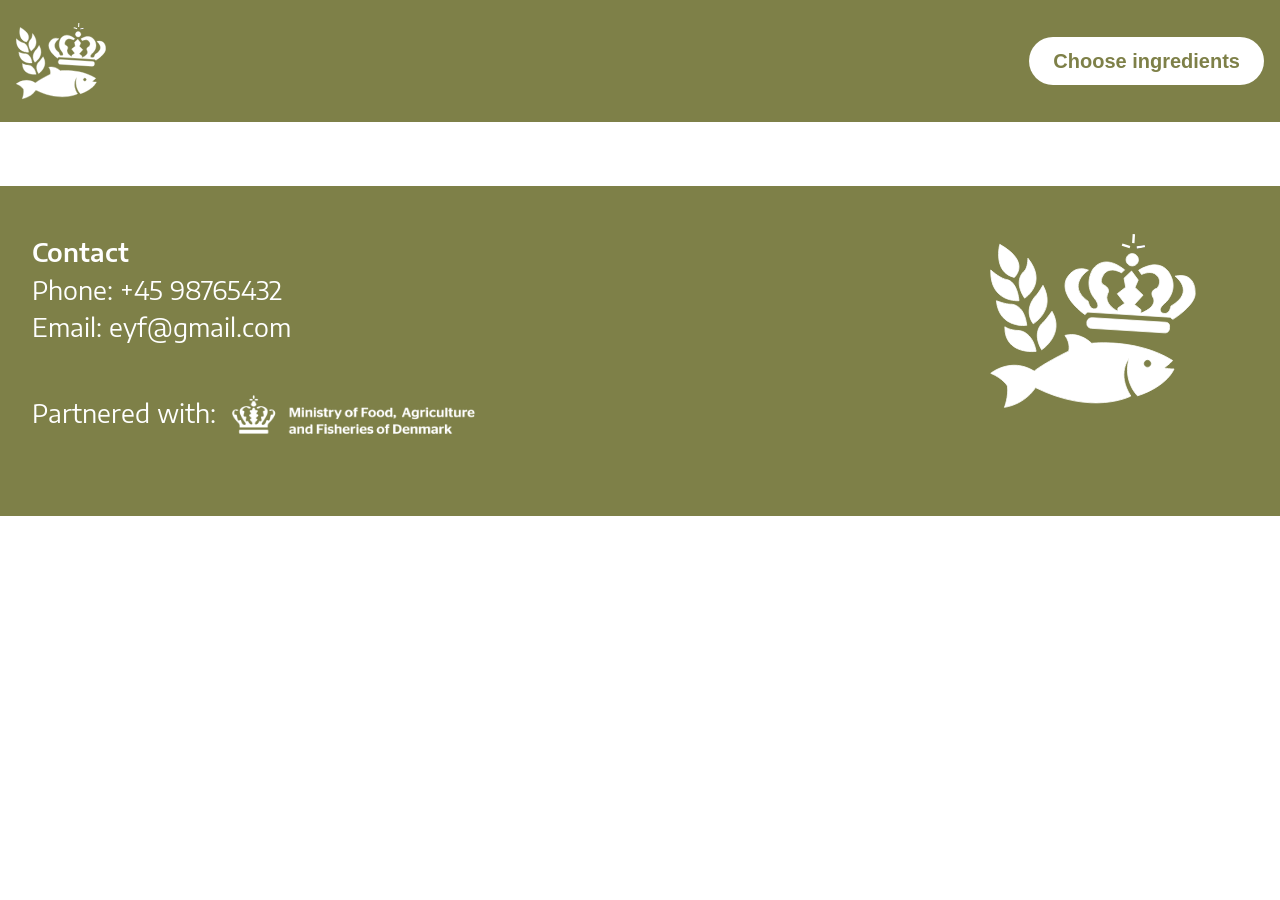
==== index.html @ 039cf266 "ændre header/footer og andre småting, så det passer til custom css" ====
<!doctype html>
<html lang="en">
  <head>
    <meta charset="UTF-8" />
    <meta name="viewport" content="width=device-width, initial-scale=1.0" />
    <meta name="robots" content="noindex" />
    <link rel="stylesheet" href="css/custom.css" />
    <link rel="stylesheet" href="css/general.css" />
    <title>Front page</title>
  </head>
  <body>
    <header>
      <a href="index.html">
        <div class="header-logo">
          <svg width="258" height="218" viewBox="0 0 258 218" fill="none" xmlns="http://www.w3.org/2000/svg">
            <path
              d="M127.207 118.168L218.369 123.816C218.369 123.816 223.887 124.581 224.651 119.079C225.416 113.555 224.507 110.887 219.567 110.576L128.033 104.908C127.765 104.908 124.561 104.722 122.598 107.267C121.11 109.19 121.317 111.342 121.379 111.797C121.337 112.273 121.193 114.114 122.453 115.81C124.148 118.106 126.917 118.148 127.227 118.148L127.207 118.168Z"
              fill="white"
              stroke="white"
              stroke-miterlimit="10"
            />
            <path
              d="M142.521 63.8027C152.069 68.6226 147.171 75.0147 147.171 75.0147C141.942 88.1713 159.985 96.7355 159.985 96.7355L160.233 92.805L168.727 86.8267L159.489 74.8699L169.987 66.6781L167.9 55.3833L177.283 46.4261L185.632 57.6381L181.582 66.9263L191.667 76.6076L180.962 88.254L189.022 94.7909L188.732 99.4247C211.466 90.1365 204.253 79.7106 204.253 79.7106C199.045 70.0914 209.399 67.94 209.399 67.94C216.736 58.176 208.986 52.1149 208.986 52.1149C202.972 44.2954 189.807 50.6875 189.807 50.6875L186.19 45.3504C216.095 27.4567 225.767 51.1426 225.767 51.1426C236.184 70.4637 220.394 85.3579 220.394 85.3579C206.961 95.908 216.509 99.3006 216.509 99.3006C225.168 101.928 226.532 90.3847 226.532 90.3847C258.525 71.767 231.699 52.8182 231.699 52.8182C258.297 47.026 256.892 73.4426 256.892 73.4426C258.297 88.3988 230.5 105.982 229.529 106.603C228.557 107.223 225.685 104.265 225.685 104.265L122.164 97.8525C122.164 97.8525 120.097 100.273 118.899 100.893C118.899 100.893 87.7123 79.6692 95.0904 57.8036C95.0904 57.8036 103.089 37.3862 123.259 45.3711C123.259 45.3711 94.3671 64.0302 122.991 84.4064C122.991 84.4064 124.768 95.908 132.353 93.5911C132.353 93.5911 140.144 91.5225 129.976 79.5037C129.976 79.5037 117.617 65.2507 128.406 44.7712C128.406 44.7712 141.136 22.7815 168.561 44.9367L164.841 48.6602C164.841 48.6602 151.429 40.3857 143.699 48.9705C143.699 48.9705 134.668 59.7895 142.542 63.782L142.521 63.8027Z"
              fill="white"
              stroke="white"
              stroke-miterlimit="10"
            />
            <path
              d="M178.151 39.9727C182.397 39.9727 185.839 36.5274 185.839 32.2774C185.839 28.0274 182.397 24.582 178.151 24.582C173.905 24.582 170.463 28.0274 170.463 32.2774C170.463 36.5274 173.905 39.9727 178.151 39.9727Z"
              fill="white"
              stroke="white"
              stroke-miterlimit="10"
            />
            <path d="M175.278 16.4528C171.992 15.4392 168.727 14.4256 165.441 13.4326L175.278 16.4528Z" fill="white" />
            <path d="M175.278 16.4528C171.992 15.4392 168.727 14.4256 165.441 13.4326" stroke="white" stroke-width="3" stroke-miterlimit="10" />
            <path d="M183.648 16.9695C187.12 16.3696 190.592 15.7903 194.044 15.1904L183.648 16.9695Z" fill="black" />
            <path d="M183.648 16.9695C187.12 16.3696 190.592 15.7903 194.044 15.1904" stroke="black" stroke-width="3" stroke-miterlimit="10" />
            <path d="M183.648 16.9695C187.12 16.3696 190.592 15.7903 194.044 15.1904L183.648 16.9695Z" fill="black" />
            <path d="M183.648 16.9695C187.12 16.3696 190.592 15.7903 194.044 15.1904" stroke="white" stroke-width="3" stroke-miterlimit="10" />
            <path d="M183.648 16.9695C187.12 16.3696 190.592 15.7903 194.044 15.1904L183.648 16.9695Z" fill="white" />
            <path d="M179.453 11.426C179.68 7.64038 179.928 3.87546 180.155 0.0898438L179.453 11.426Z" fill="white" />
            <path d="M179.453 11.426C179.68 7.64038 179.928 3.87546 180.155 0.0898438" stroke="white" stroke-width="3" stroke-miterlimit="10" />
            <path d="M30.3615 54.3927C30.3615 54.3927 52.1651 35.5267 12.2366 12.9785C12.2366 12.9785 3.18451 47.7937 30.3615 54.4134V54.3927Z" fill="white" stroke="white" stroke-miterlimit="10" />
            <path d="M43.3405 80.3947C43.3405 80.3947 72.7289 62.0045 47.4946 30.375C47.4946 30.375 47.4946 42.642 42.8445 46.5518C42.8445 46.5518 28.3983 57.5776 43.3405 80.3741V80.3947Z" fill="white" stroke="white" stroke-miterlimit="10" />
            <path
              d="M36.293 83.5794C36.293 83.5794 -0.246136 86.5169 0.973213 45.082C0.973213 45.082 10.4387 53.9358 18.6228 56.5423C19.3668 56.7698 20.0901 56.956 20.8135 57.0801C29.3902 58.5489 34.8876 69.0989 36.3137 83.5587L36.293 83.5794Z"
              fill="white"
              stroke="white"
              stroke-miterlimit="10"
            />
            <path d="M46.027 114.466C46.027 114.466 11.3893 118.934 8.06189 83.6221C8.06189 83.6221 20.0694 88.2351 25.9388 87.9869C25.9388 87.9869 42.8443 86.7664 46.027 114.466Z" fill="white" stroke="white" stroke-miterlimit="10" />
            <path d="M54.1079 112.5C54.1079 112.5 83.1037 95.5369 66.3634 64.3418C66.3634 64.3418 60.122 74.9746 57.7247 76.9398C57.7247 76.9398 40.8811 93.3648 54.1079 112.479V112.5Z" fill="white" stroke="white" stroke-miterlimit="10" />
            <path d="M64.7306 145.102C64.7306 145.102 94.2844 125.739 77.6268 96.7988C77.6268 96.7988 68.74 109.293 64.7306 112.479C64.7306 112.479 52.3925 124.001 64.7306 145.081V145.102Z" fill="white" stroke="white" stroke-miterlimit="10" />
            <path d="M57.7246 147.065C57.7246 147.065 17.9614 151.968 18.6228 116.181C18.6228 116.181 24.1822 120.835 36.5823 120.959C36.5823 120.959 53.3846 122.056 57.7453 147.065H57.7246Z" fill="white" stroke="white" stroke-miterlimit="10" />
            <path
              d="M56.9186 192.452C56.9186 192.452 45.5104 212.58 18.0647 217.214C18.0647 217.214 23.5001 203.892 21.8674 190.549C21.8674 190.549 16.9694 181.302 0.952515 174.497C0.952515 174.497 25.9595 153.831 55.3065 171.787C55.3065 171.787 66.1773 162.54 98.5211 146.756C98.5211 146.756 101.518 137.24 93.8917 127.166C93.8917 127.166 110.198 121.188 127.31 136.951C127.31 136.951 183.69 130.414 228.681 158.444C228.681 158.444 225.003 163.347 217.955 167.422C217.955 167.422 223.391 169.325 230.459 169.056C230.459 169.056 222.853 190.28 184.806 202.775C184.806 202.775 166.061 184.819 174.203 155.713C174.203 155.713 158.166 174.745 176.373 203.044C176.373 203.044 129.087 228.074 56.9392 192.432L56.9186 192.452Z"
              fill="white"
              stroke="white"
              stroke-miterlimit="10"
            />
            <path
              d="M197.288 166.449C199.537 166.449 201.36 164.625 201.36 162.374C201.36 160.123 199.537 158.299 197.288 158.299C195.04 158.299 193.217 160.123 193.217 162.374C193.217 164.625 195.04 166.449 197.288 166.449Z"
              fill="#7E8048"
              stroke="#7E8048"
              stroke-miterlimit="10"
            />
          </svg>
        </div>
      </a>
      <a href="empty-fridge.html" class="cta cta-white">Choose ingredients</a>
    </header>
    <main></main>
    <footer>
      <section>
        <p class="p-bold">Contact</p>
        <p>Phone: +45 98765432</p>
        <p>Email: eyf@gmail.com</p>
        <div>
          <p>Partnered with:</p>
          <img src="img/Ministeriet.svg" alt="Ministeriet logo" class="partner-logo" />
        </div>
      </section>
      <a href="index.html">
        <img src="img/Opskrift-logo.svg" alt="Our logo" class="footer-logo" />
      </a>
    </footer>
  </body>
</html>
---- css/custom.css ----
@import url("https://fonts.googleapis.com/css2?family=Itim&display=swap");
@import url("https://fonts.googleapis.com/css2?family=Encode+Sans+Semi+Expanded:wght@100;200;300;400;500;600;700;800;900&display=swap");
@font-face {
  font-family: "hiragino-kaku-gothic-std";
  src: url(../fonts/Hiragino\ Kaku\ Gothic\ Std\ W8.woff2);
}
:root {
  /* colors */
  --color-header: rgb(126, 128, 72);
  --color-footer: rgb(126, 128, 72);
  --color-secondary-background: rgb(215, 205, 194);
  --color-cta-green: rgb(126, 128, 72);
  --color-cta-brown: rgb(159, 99, 70);
  --color-cta-white: rgb(255, 255, 255);
  --color-cta-green-hover: rgb(210, 216, 48);
  --color-cta-brown-hover: rgb(210, 163, 140);
  --color-cta-white-hover: rgb(215, 205, 194);
  --text-black: rgb(42, 42, 42);
  --text-white: rgb(255, 255, 255);
  --text-green: rgb(126, 128, 72);

  /* textsizes */
  --hero-size: clamp(50px, 2vw, 128px);
  --h1-size: clamp(34px, 5vw, 60px);
  --h2-size: clamp(30px, 5vw, 53px);
  --h3-size: clamp(24px, 2vw, 40px);
  --p-size: clamp(20px, 2vw, 25px);
  --p-small-size: clamp(16px, 2vw, 22px);
  --cta-text-size: clamp(16px, 2vw, 20px);

  /* textstyles */
  --font-family-hiragino: "hiragino-kaku-gothic-std", sans-serif;
  --font-family-itim: "Itim", cursive;
  --font-family-encode: "Encode Sans Semi Expanded", sans-serif;
  --font-weight-light: 400;
  --font-weight-normal: 500;
  --font-weight-medium: 600;
  --font-weight-bold: 800;
  --font-weight-thick: 1000;

  /* cta sizes */
  --padding-cta-small: 0.8rem 1.5rem;
  --padding-cta-large: 1rem 3.5rem;

  /* borderradius */
  --border-cta-green: 60px 80px 5px 150px;
  --border-cta-brown: 80px 80px 50px 50px;
  --border-cta-white: 40px;

  /* dropshadows */
  --shadow-cta-green: -4px 5px 10px 0 rgb(217, 223, 58, 0.68);
  --shadow-card: 0 0 7px 4px rgb(215, 205, 194, 0.59);
  --shadow-card-hover: 0 0 14px 10px rgb(215, 205, 194, 0.59);
}
---- css/general.css ----
/* reset */
* {
  margin: 0;
  padding: 0;
}

main {
  padding: 2rem 1rem;
}

a {
  text-decoration: none;
}

img {
  max-width: 100%;
}

/* textstyles */
h1 {
  font-family: var(--font-family-hiragino);
  font-size: var(--h1-size);
  font-weight: var(--font-weight-thick);
  color: var(--text-green);
}

h2 {
  font-family: var(--font-family-itim);
  font-size: var(--h2-size);
  font-weight: var(--font-weight-light);
  color: var(--text-black);
}

h3 {
  font-family: var(--font-family-encode);
  font-size: var(--h3-size);
  font-weight: var(--font-weight-normal);
  color: var(--text-black);
}

p {
  font-family: var(--font-family-encode);
  font-size: var(--p-size);
  font-weight: var(--font-weight-light);
  color: var(--text-black);
  line-height: 150%;
}

.p-small {
  font-size: var(--p-small-size);
}

.p-bold {
  font-weight: var(--font-weight-medium);
}

/* cta'er */
.cta {
  font-family: var(--font-family-hiragino);
  font-weight: var(--font-weight-bold);
  font-size: var(--cta-text-size);
  justify-content: center;
  transition: 0.4s allow-discrete;
}

.cta-white {
  background-color: var(--color-cta-white);
  color: var(--text-green);
  border-radius: var(--border-cta-white);
  padding: var(--padding-cta-small);
}

.cta-white:hover {
  background-color: var(--color-cta-white-hover);
}

.cta-green {
  background-color: var(--color-cta-green);
  color: var(--text-white);
  border-radius: var(--border-cta-green);
  padding: var(--padding-cta-small);
  display: flex;
  max-width: 190px;
}

.cta-green:hover {
  background-color: var(--color-cta-green-hover);
}

.cta-brown {
  background-color: var(--color-cta-brown);
  color: var(--text-white);
  border-radius: var(--border-cta-brown);
  padding: var(--padding-cta-large);
  display: flex;
  max-width: 210px;
}

.cta-brown:hover {
  background-color: var(--color-cta-brown-hover);
}

/* header */
header {
  display: flex;
  justify-content: space-between;
  padding: 1rem;
  background-color: var(--color-header);
  max-height: 90px;
}

.header-logo svg {
  max-height: 90px;
  max-width: 90px;
}

.header-logo svg:hover path {
  fill: var(--color-cta-white-hover);
}

header .cta {
  align-self: center;
}

/* Footer */
footer {
  background-color: var(--color-footer);
  padding: 2rem 1rem;
}

footer p {
  color: var(--text-white);
}

footer section {
  margin-bottom: 4rem;
}

footer div {
  margin-top: 3rem;
}

@media screen and (min-width: 800px) {
  footer {
    display: flex;
    justify-content: space-between;
    padding: 3rem 2rem;
  }
  .footer-logo {
    max-width: 80%;
  }

  footer section {
    margin-bottom: 2rem;
  }

  footer div {
    display: flex;
    gap: 1rem;
  }
}
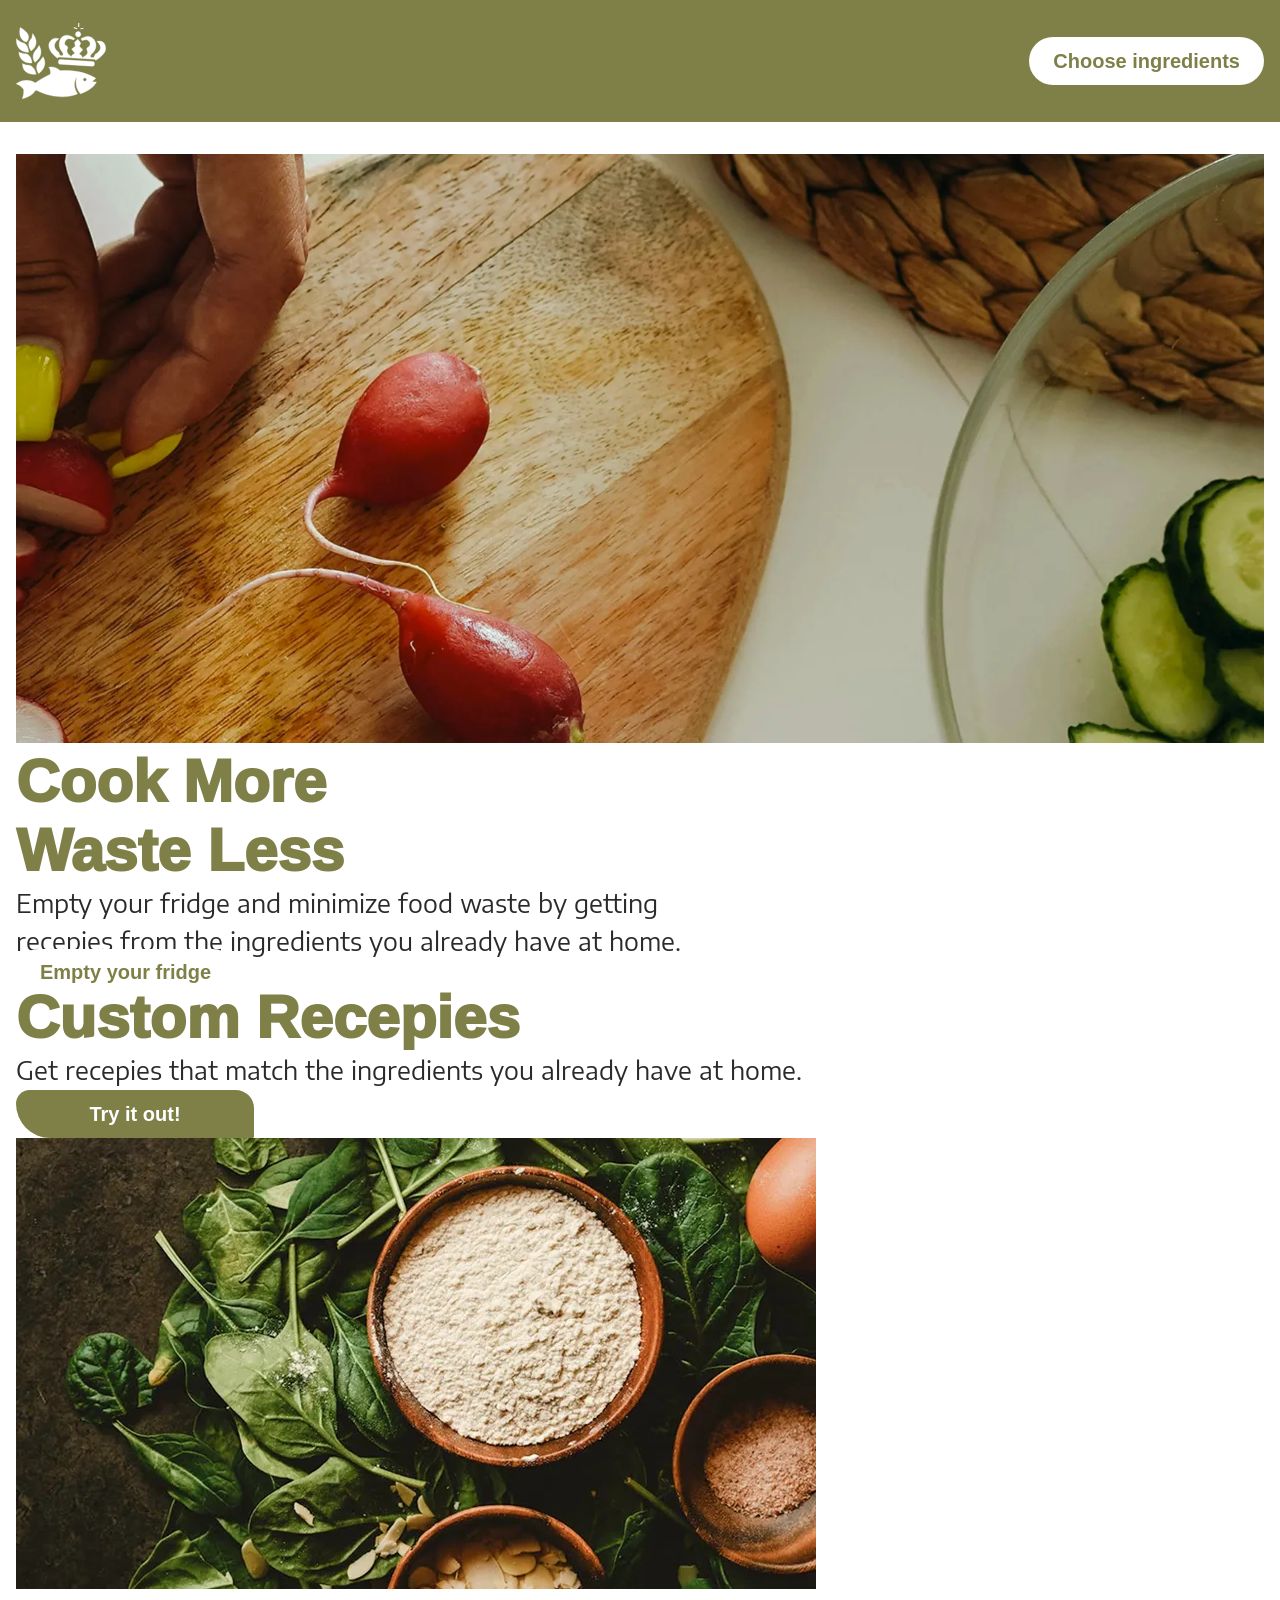
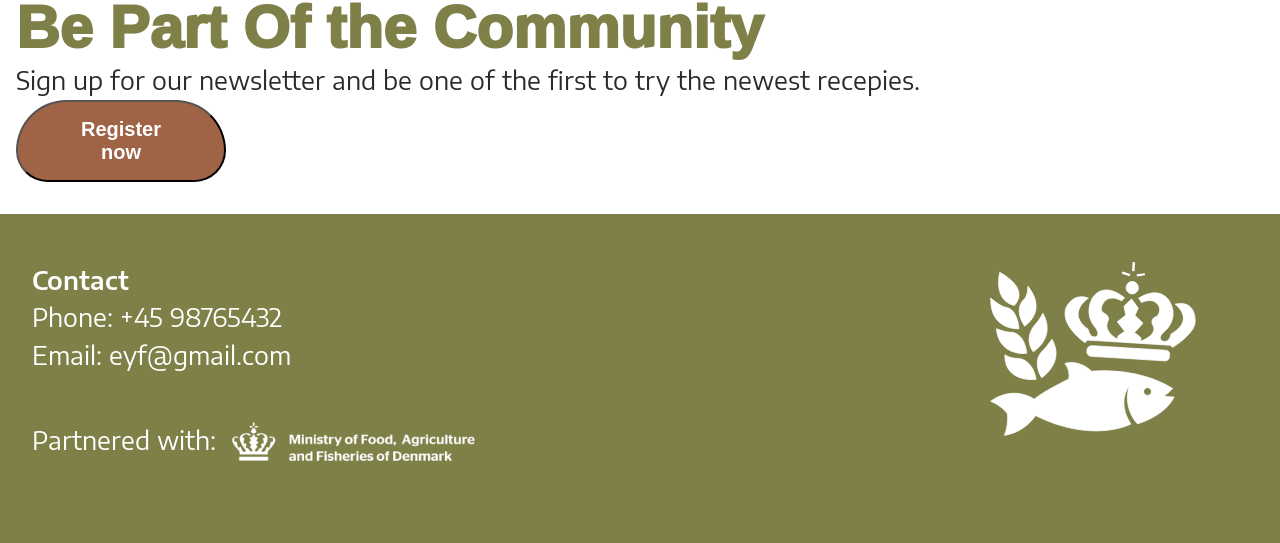
==== commit a20ef958: "add index html" ====
--- a/index.html
+++ b/index.html
@@ -6,6 +6,7 @@
     <meta name="robots" content="noindex" />
     <link rel="stylesheet" href="css/custom.css" />
     <link rel="stylesheet" href="css/general.css" />
+    <link rel="stylesheet" href="css/Index.css" />
     <title>Front page</title>
   </head>
   <body>
@@ -69,7 +70,42 @@
       </a>
       <a href="empty-fridge.html" class="cta cta-white">Choose ingredients</a>
     </header>
-    <main></main>
+    <main>
+      <!-- hero sektion -->
+      <section class="hero_section">
+        <img src="img/hero_image.webp" alt="madlavning" />
+        <div class="hero_section-text">
+          <h1 class="hero-text">
+            Cook More <br />
+            Waste Less
+          </h1>
+          <p>
+            Empty your fridge and minimize food waste by getting <br />
+            recepies from the ingredients you already have at home.
+          </p>
+          <div class="cta-hero">
+            <a class="cta cta-white" href="empty-fridge.html">Empty your fridge</a>
+          </div>
+        </div>
+      </section>
+
+      <!-- sektion 1 -custom recepies -->
+      <section class="card custom_section">
+        <div class="custom_text">
+          <h1>Custom Recepies</h1>
+          <p>Get recepies that match the ingredients you already have at home.</p>
+          <a class="cta cta-green" href="empty-fridge.html">Try it out!</a>
+        </div>
+        <img src="img/forside_image_result.webp" alt="krydderier" />
+      </section>
+
+      <!-- sektion 2 -community -->
+      <section class="card community_section">
+        <h1>Be Part Of the Community</h1>
+        <p>Sign up for our newsletter and be one of the first to try the newest recepies.</p>
+        <button class="cta cta-brown"><span>Register now</span></button>
+      </section>
+    </main>
     <footer>
       <section>
         <p class="p-bold">Contact</p>
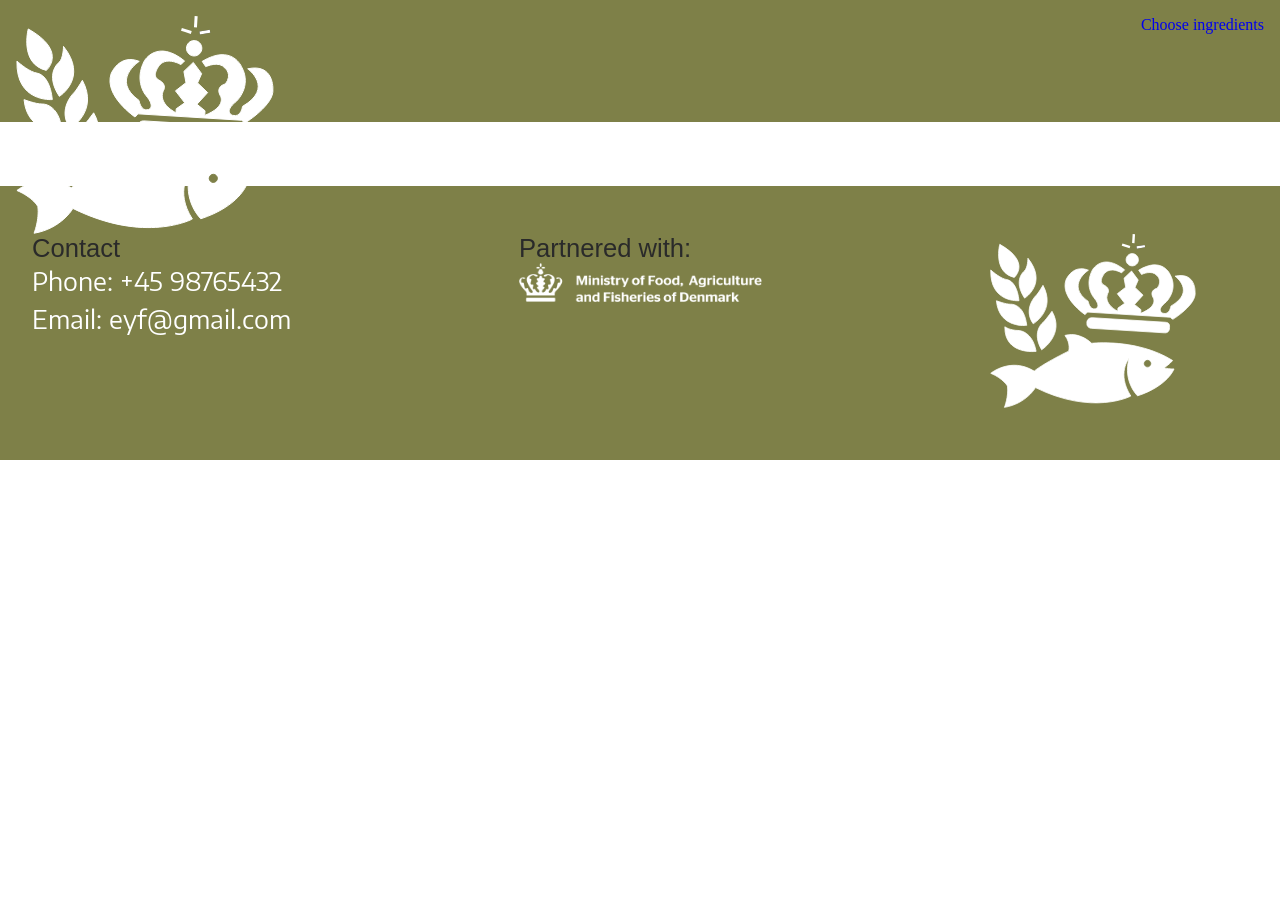
==== commit bb241999: "Implement recipe display and navigation features - Update CSS for improved layout and styling of rec" ====
--- a/index.html
+++ b/index.html
@@ -6,115 +6,25 @@
     <meta name="robots" content="noindex" />
     <link rel="stylesheet" href="css/custom.css" />
     <link rel="stylesheet" href="css/general.css" />
-    <link rel="stylesheet" href="css/Index.css" />
     <title>Front page</title>
   </head>
   <body>
     <header>
       <a href="index.html">
-        <div class="header-logo">
-          <svg width="258" height="218" viewBox="0 0 258 218" fill="none" xmlns="http://www.w3.org/2000/svg">
-            <path
-              d="M127.207 118.168L218.369 123.816C218.369 123.816 223.887 124.581 224.651 119.079C225.416 113.555 224.507 110.887 219.567 110.576L128.033 104.908C127.765 104.908 124.561 104.722 122.598 107.267C121.11 109.19 121.317 111.342 121.379 111.797C121.337 112.273 121.193 114.114 122.453 115.81C124.148 118.106 126.917 118.148 127.227 118.148L127.207 118.168Z"
-              fill="white"
-              stroke="white"
-              stroke-miterlimit="10"
-            />
-            <path
-              d="M142.521 63.8027C152.069 68.6226 147.171 75.0147 147.171 75.0147C141.942 88.1713 159.985 96.7355 159.985 96.7355L160.233 92.805L168.727 86.8267L159.489 74.8699L169.987 66.6781L167.9 55.3833L177.283 46.4261L185.632 57.6381L181.582 66.9263L191.667 76.6076L180.962 88.254L189.022 94.7909L188.732 99.4247C211.466 90.1365 204.253 79.7106 204.253 79.7106C199.045 70.0914 209.399 67.94 209.399 67.94C216.736 58.176 208.986 52.1149 208.986 52.1149C202.972 44.2954 189.807 50.6875 189.807 50.6875L186.19 45.3504C216.095 27.4567 225.767 51.1426 225.767 51.1426C236.184 70.4637 220.394 85.3579 220.394 85.3579C206.961 95.908 216.509 99.3006 216.509 99.3006C225.168 101.928 226.532 90.3847 226.532 90.3847C258.525 71.767 231.699 52.8182 231.699 52.8182C258.297 47.026 256.892 73.4426 256.892 73.4426C258.297 88.3988 230.5 105.982 229.529 106.603C228.557 107.223 225.685 104.265 225.685 104.265L122.164 97.8525C122.164 97.8525 120.097 100.273 118.899 100.893C118.899 100.893 87.7123 79.6692 95.0904 57.8036C95.0904 57.8036 103.089 37.3862 123.259 45.3711C123.259 45.3711 94.3671 64.0302 122.991 84.4064C122.991 84.4064 124.768 95.908 132.353 93.5911C132.353 93.5911 140.144 91.5225 129.976 79.5037C129.976 79.5037 117.617 65.2507 128.406 44.7712C128.406 44.7712 141.136 22.7815 168.561 44.9367L164.841 48.6602C164.841 48.6602 151.429 40.3857 143.699 48.9705C143.699 48.9705 134.668 59.7895 142.542 63.782L142.521 63.8027Z"
-              fill="white"
-              stroke="white"
-              stroke-miterlimit="10"
-            />
-            <path
-              d="M178.151 39.9727C182.397 39.9727 185.839 36.5274 185.839 32.2774C185.839 28.0274 182.397 24.582 178.151 24.582C173.905 24.582 170.463 28.0274 170.463 32.2774C170.463 36.5274 173.905 39.9727 178.151 39.9727Z"
-              fill="white"
-              stroke="white"
-              stroke-miterlimit="10"
-            />
-            <path d="M175.278 16.4528C171.992 15.4392 168.727 14.4256 165.441 13.4326L175.278 16.4528Z" fill="white" />
-            <path d="M175.278 16.4528C171.992 15.4392 168.727 14.4256 165.441 13.4326" stroke="white" stroke-width="3" stroke-miterlimit="10" />
-            <path d="M183.648 16.9695C187.12 16.3696 190.592 15.7903 194.044 15.1904L183.648 16.9695Z" fill="black" />
-            <path d="M183.648 16.9695C187.12 16.3696 190.592 15.7903 194.044 15.1904" stroke="black" stroke-width="3" stroke-miterlimit="10" />
-            <path d="M183.648 16.9695C187.12 16.3696 190.592 15.7903 194.044 15.1904L183.648 16.9695Z" fill="black" />
-            <path d="M183.648 16.9695C187.12 16.3696 190.592 15.7903 194.044 15.1904" stroke="white" stroke-width="3" stroke-miterlimit="10" />
-            <path d="M183.648 16.9695C187.12 16.3696 190.592 15.7903 194.044 15.1904L183.648 16.9695Z" fill="white" />
-            <path d="M179.453 11.426C179.68 7.64038 179.928 3.87546 180.155 0.0898438L179.453 11.426Z" fill="white" />
-            <path d="M179.453 11.426C179.68 7.64038 179.928 3.87546 180.155 0.0898438" stroke="white" stroke-width="3" stroke-miterlimit="10" />
-            <path d="M30.3615 54.3927C30.3615 54.3927 52.1651 35.5267 12.2366 12.9785C12.2366 12.9785 3.18451 47.7937 30.3615 54.4134V54.3927Z" fill="white" stroke="white" stroke-miterlimit="10" />
-            <path d="M43.3405 80.3947C43.3405 80.3947 72.7289 62.0045 47.4946 30.375C47.4946 30.375 47.4946 42.642 42.8445 46.5518C42.8445 46.5518 28.3983 57.5776 43.3405 80.3741V80.3947Z" fill="white" stroke="white" stroke-miterlimit="10" />
-            <path
-              d="M36.293 83.5794C36.293 83.5794 -0.246136 86.5169 0.973213 45.082C0.973213 45.082 10.4387 53.9358 18.6228 56.5423C19.3668 56.7698 20.0901 56.956 20.8135 57.0801C29.3902 58.5489 34.8876 69.0989 36.3137 83.5587L36.293 83.5794Z"
-              fill="white"
-              stroke="white"
-              stroke-miterlimit="10"
-            />
-            <path d="M46.027 114.466C46.027 114.466 11.3893 118.934 8.06189 83.6221C8.06189 83.6221 20.0694 88.2351 25.9388 87.9869C25.9388 87.9869 42.8443 86.7664 46.027 114.466Z" fill="white" stroke="white" stroke-miterlimit="10" />
-            <path d="M54.1079 112.5C54.1079 112.5 83.1037 95.5369 66.3634 64.3418C66.3634 64.3418 60.122 74.9746 57.7247 76.9398C57.7247 76.9398 40.8811 93.3648 54.1079 112.479V112.5Z" fill="white" stroke="white" stroke-miterlimit="10" />
-            <path d="M64.7306 145.102C64.7306 145.102 94.2844 125.739 77.6268 96.7988C77.6268 96.7988 68.74 109.293 64.7306 112.479C64.7306 112.479 52.3925 124.001 64.7306 145.081V145.102Z" fill="white" stroke="white" stroke-miterlimit="10" />
-            <path d="M57.7246 147.065C57.7246 147.065 17.9614 151.968 18.6228 116.181C18.6228 116.181 24.1822 120.835 36.5823 120.959C36.5823 120.959 53.3846 122.056 57.7453 147.065H57.7246Z" fill="white" stroke="white" stroke-miterlimit="10" />
-            <path
-              d="M56.9186 192.452C56.9186 192.452 45.5104 212.58 18.0647 217.214C18.0647 217.214 23.5001 203.892 21.8674 190.549C21.8674 190.549 16.9694 181.302 0.952515 174.497C0.952515 174.497 25.9595 153.831 55.3065 171.787C55.3065 171.787 66.1773 162.54 98.5211 146.756C98.5211 146.756 101.518 137.24 93.8917 127.166C93.8917 127.166 110.198 121.188 127.31 136.951C127.31 136.951 183.69 130.414 228.681 158.444C228.681 158.444 225.003 163.347 217.955 167.422C217.955 167.422 223.391 169.325 230.459 169.056C230.459 169.056 222.853 190.28 184.806 202.775C184.806 202.775 166.061 184.819 174.203 155.713C174.203 155.713 158.166 174.745 176.373 203.044C176.373 203.044 129.087 228.074 56.9392 192.432L56.9186 192.452Z"
-              fill="white"
-              stroke="white"
-              stroke-miterlimit="10"
-            />
-            <path
-              d="M197.288 166.449C199.537 166.449 201.36 164.625 201.36 162.374C201.36 160.123 199.537 158.299 197.288 158.299C195.04 158.299 193.217 160.123 193.217 162.374C193.217 164.625 195.04 166.449 197.288 166.449Z"
-              fill="#7E8048"
-              stroke="#7E8048"
-              stroke-miterlimit="10"
-            />
-          </svg>
-        </div>
+        <img src="img/Opskrift-logo.svg" alt="Our logo" class="header-logo" />
       </a>
-      <a href="empty-fridge.html" class="cta cta-white">Choose ingredients</a>
+      <a href="empty-fridge.html" class="knap">Choose ingredients</a>
     </header>
-    <main>
-      <!-- hero sektion -->
-      <section class="hero_section">
-        <img src="img/hero_image.webp" alt="madlavning" />
-        <div class="hero_section-text">
-          <h1 class="hero-text">
-            Cook More <br />
-            Waste Less
-          </h1>
-          <p>
-            Empty your fridge and minimize food waste by getting <br />
-            recepies from the ingredients you already have at home.
-          </p>
-          <div class="cta-hero">
-            <a class="cta cta-white" href="empty-fridge.html">Empty your fridge</a>
-          </div>
-        </div>
-      </section>
-
-      <!-- sektion 1 -custom recepies -->
-      <section class="card custom_section">
-        <div class="custom_text">
-          <h1>Custom Recepies</h1>
-          <p>Get recepies that match the ingredients you already have at home.</p>
-          <a class="cta cta-green" href="empty-fridge.html">Try it out!</a>
-        </div>
-        <img src="img/forside_image_result.webp" alt="krydderier" />
-      </section>
-
-      <!-- sektion 2 -community -->
-      <section class="card community_section">
-        <h1>Be Part Of the Community</h1>
-        <p>Sign up for our newsletter and be one of the first to try the newest recepies.</p>
-        <button class="cta cta-brown"><span>Register now</span></button>
-      </section>
-    </main>
+    <main></main>
     <footer>
       <section>
-        <p class="p-bold">Contact</p>
+        <h3>Contact</h3>
         <p>Phone: +45 98765432</p>
         <p>Email: eyf@gmail.com</p>
-        <div>
-          <p>Partnered with:</p>
-          <img src="img/Ministeriet.svg" alt="Ministeriet logo" class="partner-logo" />
-        </div>
+      </section>
+      <section>
+        <h3>Partnered with:</h3>
+        <img src="img/Ministeriet.svg" alt="Ministeriet logo" class="partner-logo" />
       </section>
       <a href="index.html">
         <img src="img/Opskrift-logo.svg" alt="Our logo" class="footer-logo" />
--- a/css/general.css
+++ b/css/general.css
@@ -100,6 +100,10 @@
   background-color: var(--color-cta-brown-hover);
 }
 
+.cta-go-back {
+  color: var(--text-black);
+}
+
 /* header */
 header {
   display: flex;
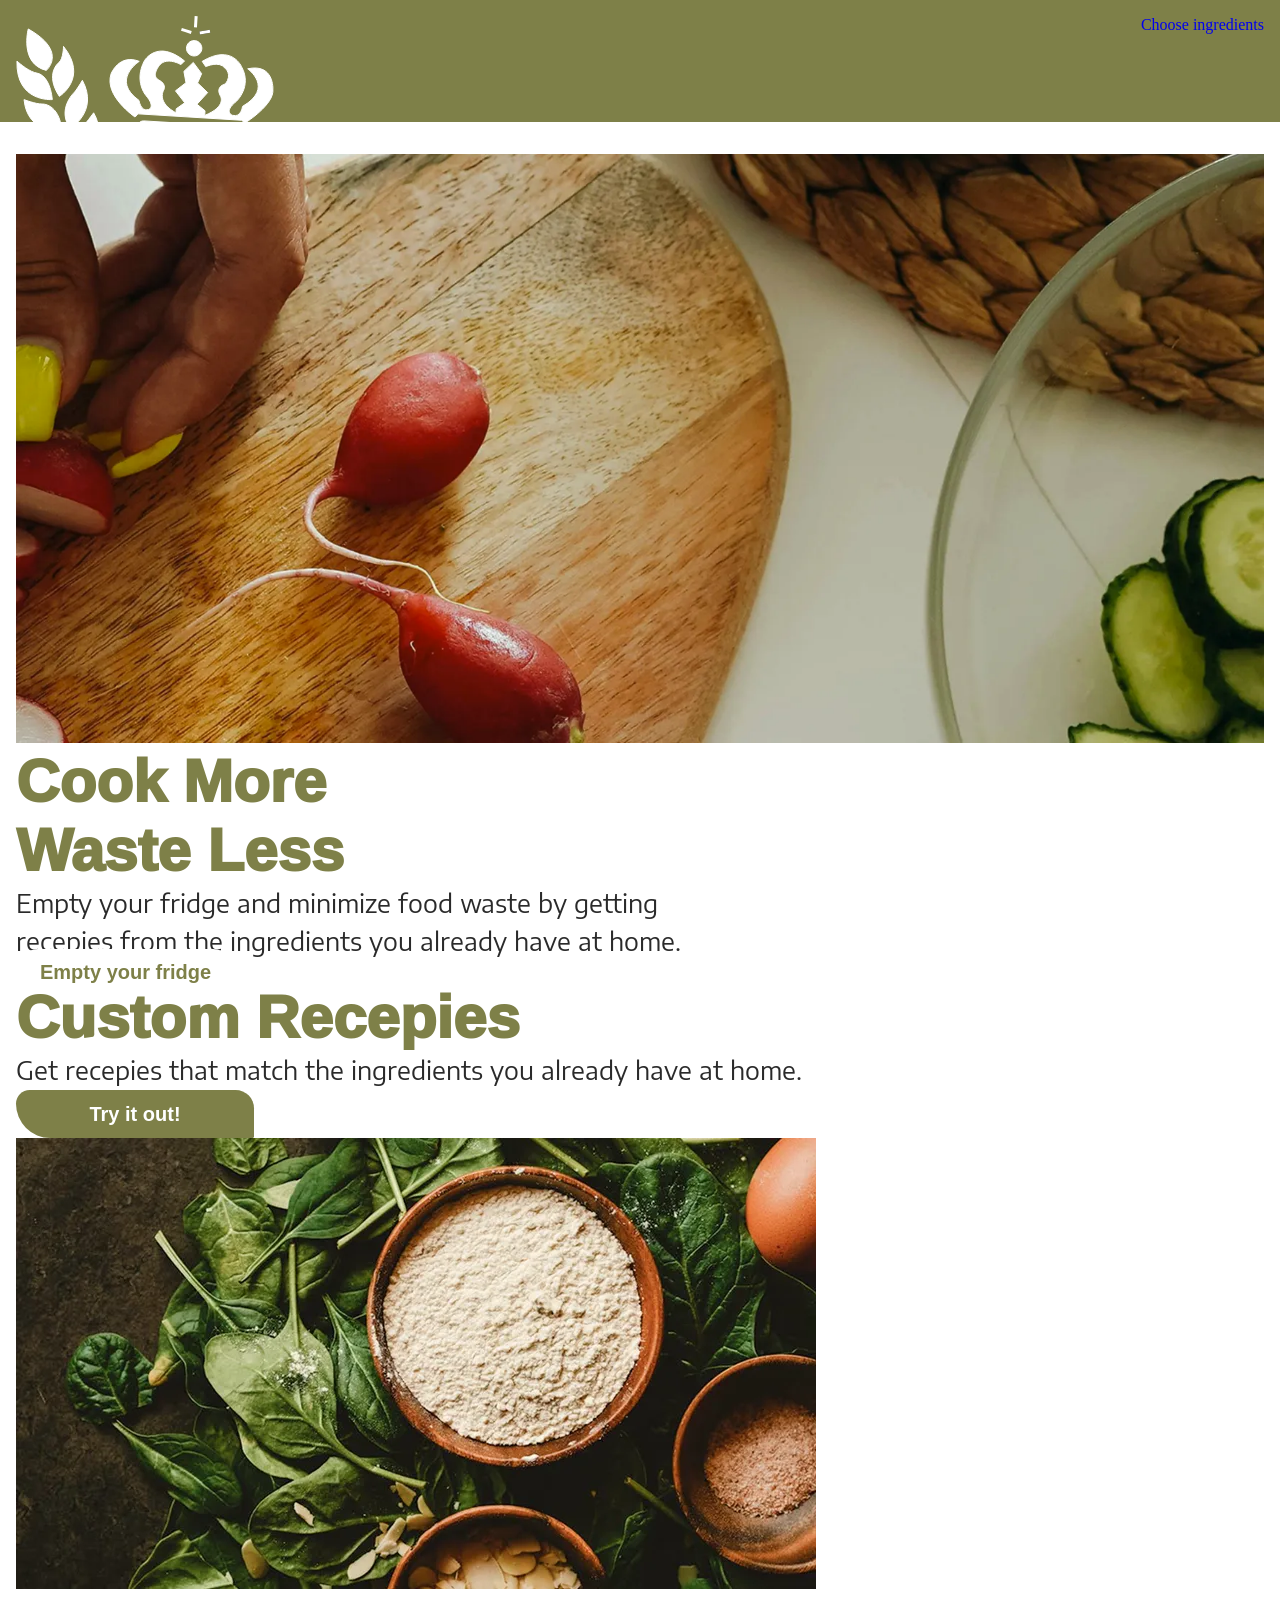
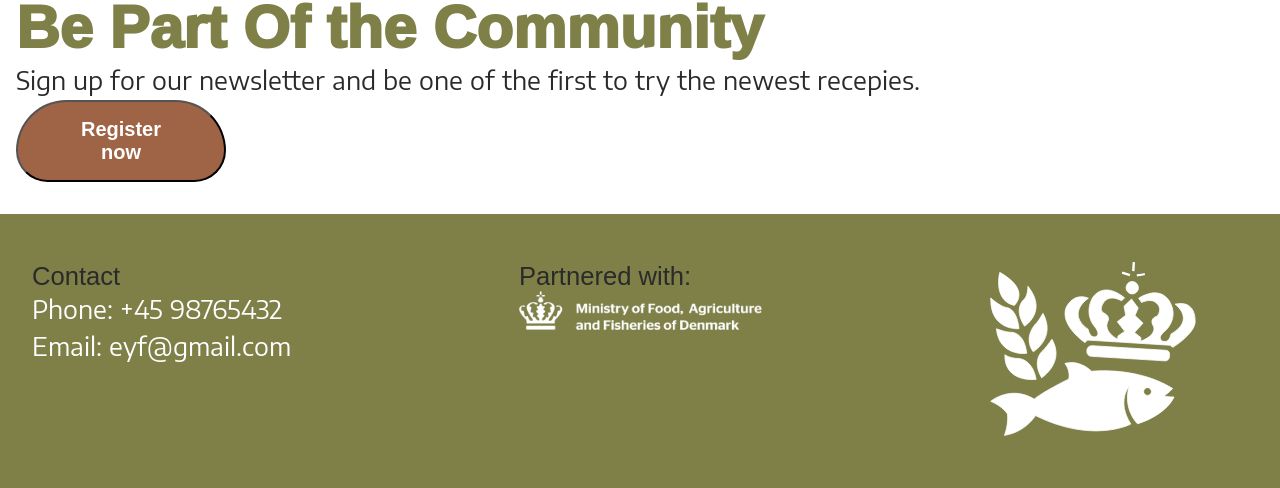
==== commit 67ff5004: "Merge pull request #10 from T8-opgave-Gruppe-2/opskrifter-javascript-Adrian Implement recipe display" ====
--- a/index.html
+++ b/index.html
@@ -6,6 +6,7 @@
     <meta name="robots" content="noindex" />
     <link rel="stylesheet" href="css/custom.css" />
     <link rel="stylesheet" href="css/general.css" />
+    <link rel="stylesheet" href="css/Index.css" />
     <title>Front page</title>
   </head>
   <body>
@@ -15,7 +16,42 @@
       </a>
       <a href="empty-fridge.html" class="knap">Choose ingredients</a>
     </header>
-    <main></main>
+    <main>
+      <!-- hero sektion -->
+      <section class="hero_section">
+        <img src="img/hero_image.webp" alt="madlavning" />
+        <div class="hero_section-text">
+          <h1 class="hero-text">
+            Cook More <br />
+            Waste Less
+          </h1>
+          <p>
+            Empty your fridge and minimize food waste by getting <br />
+            recepies from the ingredients you already have at home.
+          </p>
+          <div class="cta-hero">
+            <a class="cta cta-white" href="empty-fridge.html">Empty your fridge</a>
+          </div>
+        </div>
+      </section>
+
+      <!-- sektion 1 -custom recepies -->
+      <section class="card custom_section">
+        <div class="custom_text">
+          <h1>Custom Recepies</h1>
+          <p>Get recepies that match the ingredients you already have at home.</p>
+          <a class="cta cta-green" href="empty-fridge.html">Try it out!</a>
+        </div>
+        <img src="img/forside_image_result.webp" alt="krydderier" />
+      </section>
+
+      <!-- sektion 2 -community -->
+      <section class="card community_section">
+        <h1>Be Part Of the Community</h1>
+        <p>Sign up for our newsletter and be one of the first to try the newest recepies.</p>
+        <button class="cta cta-brown"><span>Register now</span></button>
+      </section>
+    </main>
     <footer>
       <section>
         <h3>Contact</h3>
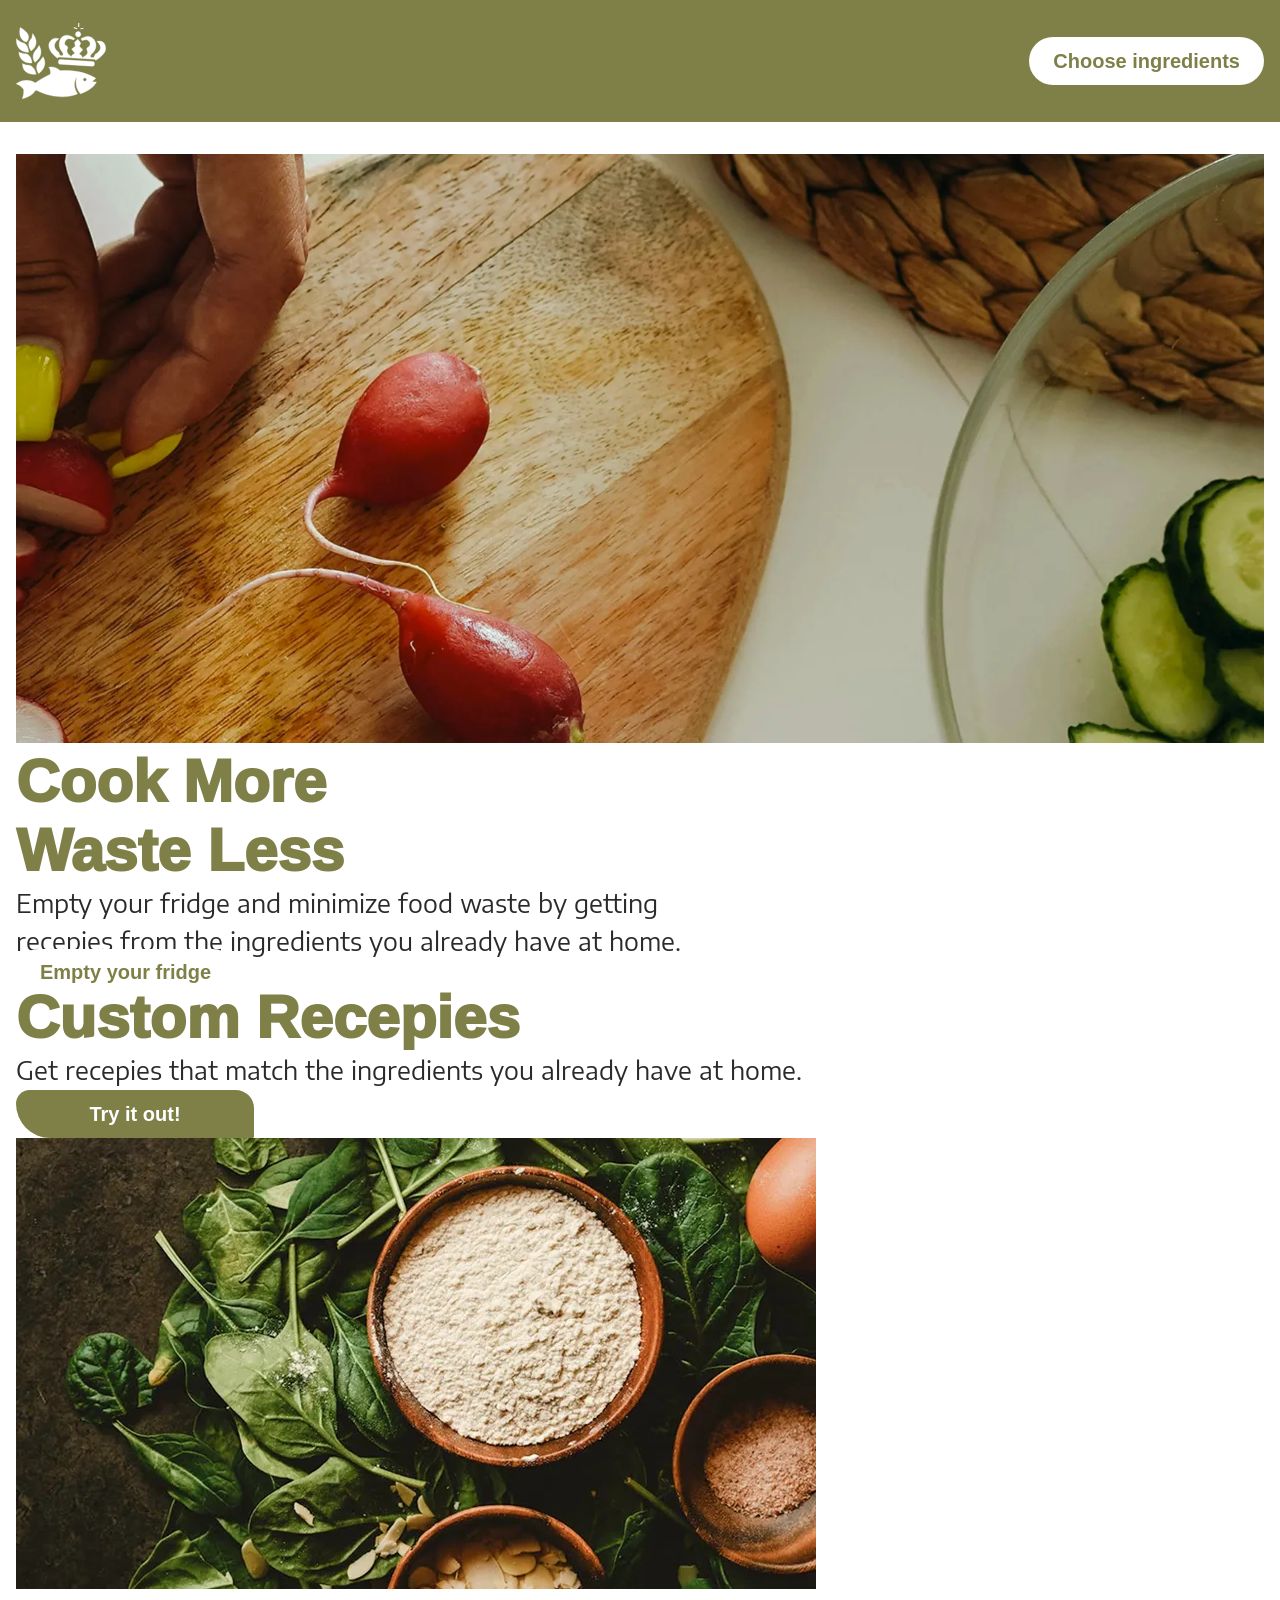
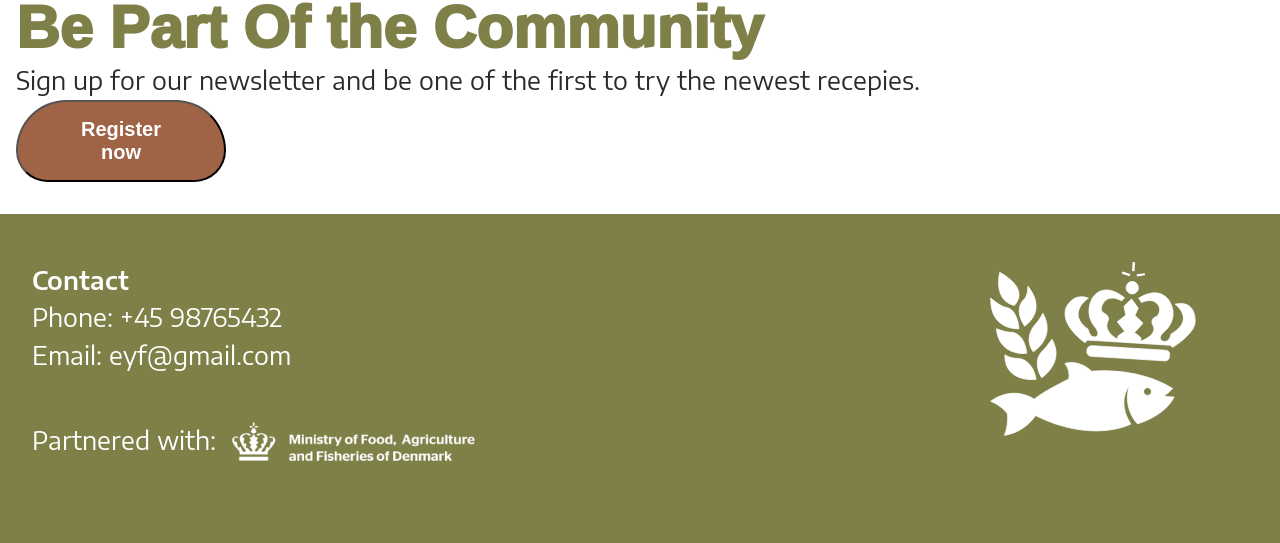
==== commit 3e38811c: "Add layout changes to index" ====
--- a/index.html
+++ b/index.html
@@ -12,9 +12,63 @@
   <body>
     <header>
       <a href="index.html">
-        <img src="img/Opskrift-logo.svg" alt="Our logo" class="header-logo" />
+        <div class="header-logo">
+          <svg width="258" height="218" viewBox="0 0 258 218" fill="none" xmlns="http://www.w3.org/2000/svg">
+            <path
+              d="M127.207 118.168L218.369 123.816C218.369 123.816 223.887 124.581 224.651 119.079C225.416 113.555 224.507 110.887 219.567 110.576L128.033 104.908C127.765 104.908 124.561 104.722 122.598 107.267C121.11 109.19 121.317 111.342 121.379 111.797C121.337 112.273 121.193 114.114 122.453 115.81C124.148 118.106 126.917 118.148 127.227 118.148L127.207 118.168Z"
+              fill="white"
+              stroke="white"
+              stroke-miterlimit="10"
+            />
+            <path
+              d="M142.521 63.8027C152.069 68.6226 147.171 75.0147 147.171 75.0147C141.942 88.1713 159.985 96.7355 159.985 96.7355L160.233 92.805L168.727 86.8267L159.489 74.8699L169.987 66.6781L167.9 55.3833L177.283 46.4261L185.632 57.6381L181.582 66.9263L191.667 76.6076L180.962 88.254L189.022 94.7909L188.732 99.4247C211.466 90.1365 204.253 79.7106 204.253 79.7106C199.045 70.0914 209.399 67.94 209.399 67.94C216.736 58.176 208.986 52.1149 208.986 52.1149C202.972 44.2954 189.807 50.6875 189.807 50.6875L186.19 45.3504C216.095 27.4567 225.767 51.1426 225.767 51.1426C236.184 70.4637 220.394 85.3579 220.394 85.3579C206.961 95.908 216.509 99.3006 216.509 99.3006C225.168 101.928 226.532 90.3847 226.532 90.3847C258.525 71.767 231.699 52.8182 231.699 52.8182C258.297 47.026 256.892 73.4426 256.892 73.4426C258.297 88.3988 230.5 105.982 229.529 106.603C228.557 107.223 225.685 104.265 225.685 104.265L122.164 97.8525C122.164 97.8525 120.097 100.273 118.899 100.893C118.899 100.893 87.7123 79.6692 95.0904 57.8036C95.0904 57.8036 103.089 37.3862 123.259 45.3711C123.259 45.3711 94.3671 64.0302 122.991 84.4064C122.991 84.4064 124.768 95.908 132.353 93.5911C132.353 93.5911 140.144 91.5225 129.976 79.5037C129.976 79.5037 117.617 65.2507 128.406 44.7712C128.406 44.7712 141.136 22.7815 168.561 44.9367L164.841 48.6602C164.841 48.6602 151.429 40.3857 143.699 48.9705C143.699 48.9705 134.668 59.7895 142.542 63.782L142.521 63.8027Z"
+              fill="white"
+              stroke="white"
+              stroke-miterlimit="10"
+            />
+            <path
+              d="M178.151 39.9727C182.397 39.9727 185.839 36.5274 185.839 32.2774C185.839 28.0274 182.397 24.582 178.151 24.582C173.905 24.582 170.463 28.0274 170.463 32.2774C170.463 36.5274 173.905 39.9727 178.151 39.9727Z"
+              fill="white"
+              stroke="white"
+              stroke-miterlimit="10"
+            />
+            <path d="M175.278 16.4528C171.992 15.4392 168.727 14.4256 165.441 13.4326L175.278 16.4528Z" fill="white" />
+            <path d="M175.278 16.4528C171.992 15.4392 168.727 14.4256 165.441 13.4326" stroke="white" stroke-width="3" stroke-miterlimit="10" />
+            <path d="M183.648 16.9695C187.12 16.3696 190.592 15.7903 194.044 15.1904L183.648 16.9695Z" fill="black" />
+            <path d="M183.648 16.9695C187.12 16.3696 190.592 15.7903 194.044 15.1904" stroke="black" stroke-width="3" stroke-miterlimit="10" />
+            <path d="M183.648 16.9695C187.12 16.3696 190.592 15.7903 194.044 15.1904L183.648 16.9695Z" fill="black" />
+            <path d="M183.648 16.9695C187.12 16.3696 190.592 15.7903 194.044 15.1904" stroke="white" stroke-width="3" stroke-miterlimit="10" />
+            <path d="M183.648 16.9695C187.12 16.3696 190.592 15.7903 194.044 15.1904L183.648 16.9695Z" fill="white" />
+            <path d="M179.453 11.426C179.68 7.64038 179.928 3.87546 180.155 0.0898438L179.453 11.426Z" fill="white" />
+            <path d="M179.453 11.426C179.68 7.64038 179.928 3.87546 180.155 0.0898438" stroke="white" stroke-width="3" stroke-miterlimit="10" />
+            <path d="M30.3615 54.3927C30.3615 54.3927 52.1651 35.5267 12.2366 12.9785C12.2366 12.9785 3.18451 47.7937 30.3615 54.4134V54.3927Z" fill="white" stroke="white" stroke-miterlimit="10" />
+            <path d="M43.3405 80.3947C43.3405 80.3947 72.7289 62.0045 47.4946 30.375C47.4946 30.375 47.4946 42.642 42.8445 46.5518C42.8445 46.5518 28.3983 57.5776 43.3405 80.3741V80.3947Z" fill="white" stroke="white" stroke-miterlimit="10" />
+            <path
+              d="M36.293 83.5794C36.293 83.5794 -0.246136 86.5169 0.973213 45.082C0.973213 45.082 10.4387 53.9358 18.6228 56.5423C19.3668 56.7698 20.0901 56.956 20.8135 57.0801C29.3902 58.5489 34.8876 69.0989 36.3137 83.5587L36.293 83.5794Z"
+              fill="white"
+              stroke="white"
+              stroke-miterlimit="10"
+            />
+            <path d="M46.027 114.466C46.027 114.466 11.3893 118.934 8.06189 83.6221C8.06189 83.6221 20.0694 88.2351 25.9388 87.9869C25.9388 87.9869 42.8443 86.7664 46.027 114.466Z" fill="white" stroke="white" stroke-miterlimit="10" />
+            <path d="M54.1079 112.5C54.1079 112.5 83.1037 95.5369 66.3634 64.3418C66.3634 64.3418 60.122 74.9746 57.7247 76.9398C57.7247 76.9398 40.8811 93.3648 54.1079 112.479V112.5Z" fill="white" stroke="white" stroke-miterlimit="10" />
+            <path d="M64.7306 145.102C64.7306 145.102 94.2844 125.739 77.6268 96.7988C77.6268 96.7988 68.74 109.293 64.7306 112.479C64.7306 112.479 52.3925 124.001 64.7306 145.081V145.102Z" fill="white" stroke="white" stroke-miterlimit="10" />
+            <path d="M57.7246 147.065C57.7246 147.065 17.9614 151.968 18.6228 116.181C18.6228 116.181 24.1822 120.835 36.5823 120.959C36.5823 120.959 53.3846 122.056 57.7453 147.065H57.7246Z" fill="white" stroke="white" stroke-miterlimit="10" />
+            <path
+              d="M56.9186 192.452C56.9186 192.452 45.5104 212.58 18.0647 217.214C18.0647 217.214 23.5001 203.892 21.8674 190.549C21.8674 190.549 16.9694 181.302 0.952515 174.497C0.952515 174.497 25.9595 153.831 55.3065 171.787C55.3065 171.787 66.1773 162.54 98.5211 146.756C98.5211 146.756 101.518 137.24 93.8917 127.166C93.8917 127.166 110.198 121.188 127.31 136.951C127.31 136.951 183.69 130.414 228.681 158.444C228.681 158.444 225.003 163.347 217.955 167.422C217.955 167.422 223.391 169.325 230.459 169.056C230.459 169.056 222.853 190.28 184.806 202.775C184.806 202.775 166.061 184.819 174.203 155.713C174.203 155.713 158.166 174.745 176.373 203.044C176.373 203.044 129.087 228.074 56.9392 192.432L56.9186 192.452Z"
+              fill="white"
+              stroke="white"
+              stroke-miterlimit="10"
+            />
+            <path
+              d="M197.288 166.449C199.537 166.449 201.36 164.625 201.36 162.374C201.36 160.123 199.537 158.299 197.288 158.299C195.04 158.299 193.217 160.123 193.217 162.374C193.217 164.625 195.04 166.449 197.288 166.449Z"
+              fill="#7E8048"
+              stroke="#7E8048"
+              stroke-miterlimit="10"
+            />
+          </svg>
+        </div>
       </a>
-      <a href="empty-fridge.html" class="knap">Choose ingredients</a>
+      <a href="empty-fridge.html" class="cta cta-white">Choose ingredients</a>
     </header>
     <main>
       <!-- hero sektion -->
@@ -54,13 +108,13 @@
     </main>
     <footer>
       <section>
-        <h3>Contact</h3>
+        <p class="p-bold">Contact</p>
         <p>Phone: +45 98765432</p>
         <p>Email: eyf@gmail.com</p>
-      </section>
-      <section>
-        <h3>Partnered with:</h3>
-        <img src="img/Ministeriet.svg" alt="Ministeriet logo" class="partner-logo" />
+        <div>
+          <p>Partnered with:</p>
+          <img src="img/Ministeriet.svg" alt="Ministeriet logo" class="partner-logo" />
+        </div>
       </section>
       <a href="index.html">
         <img src="img/Opskrift-logo.svg" alt="Our logo" class="footer-logo" />
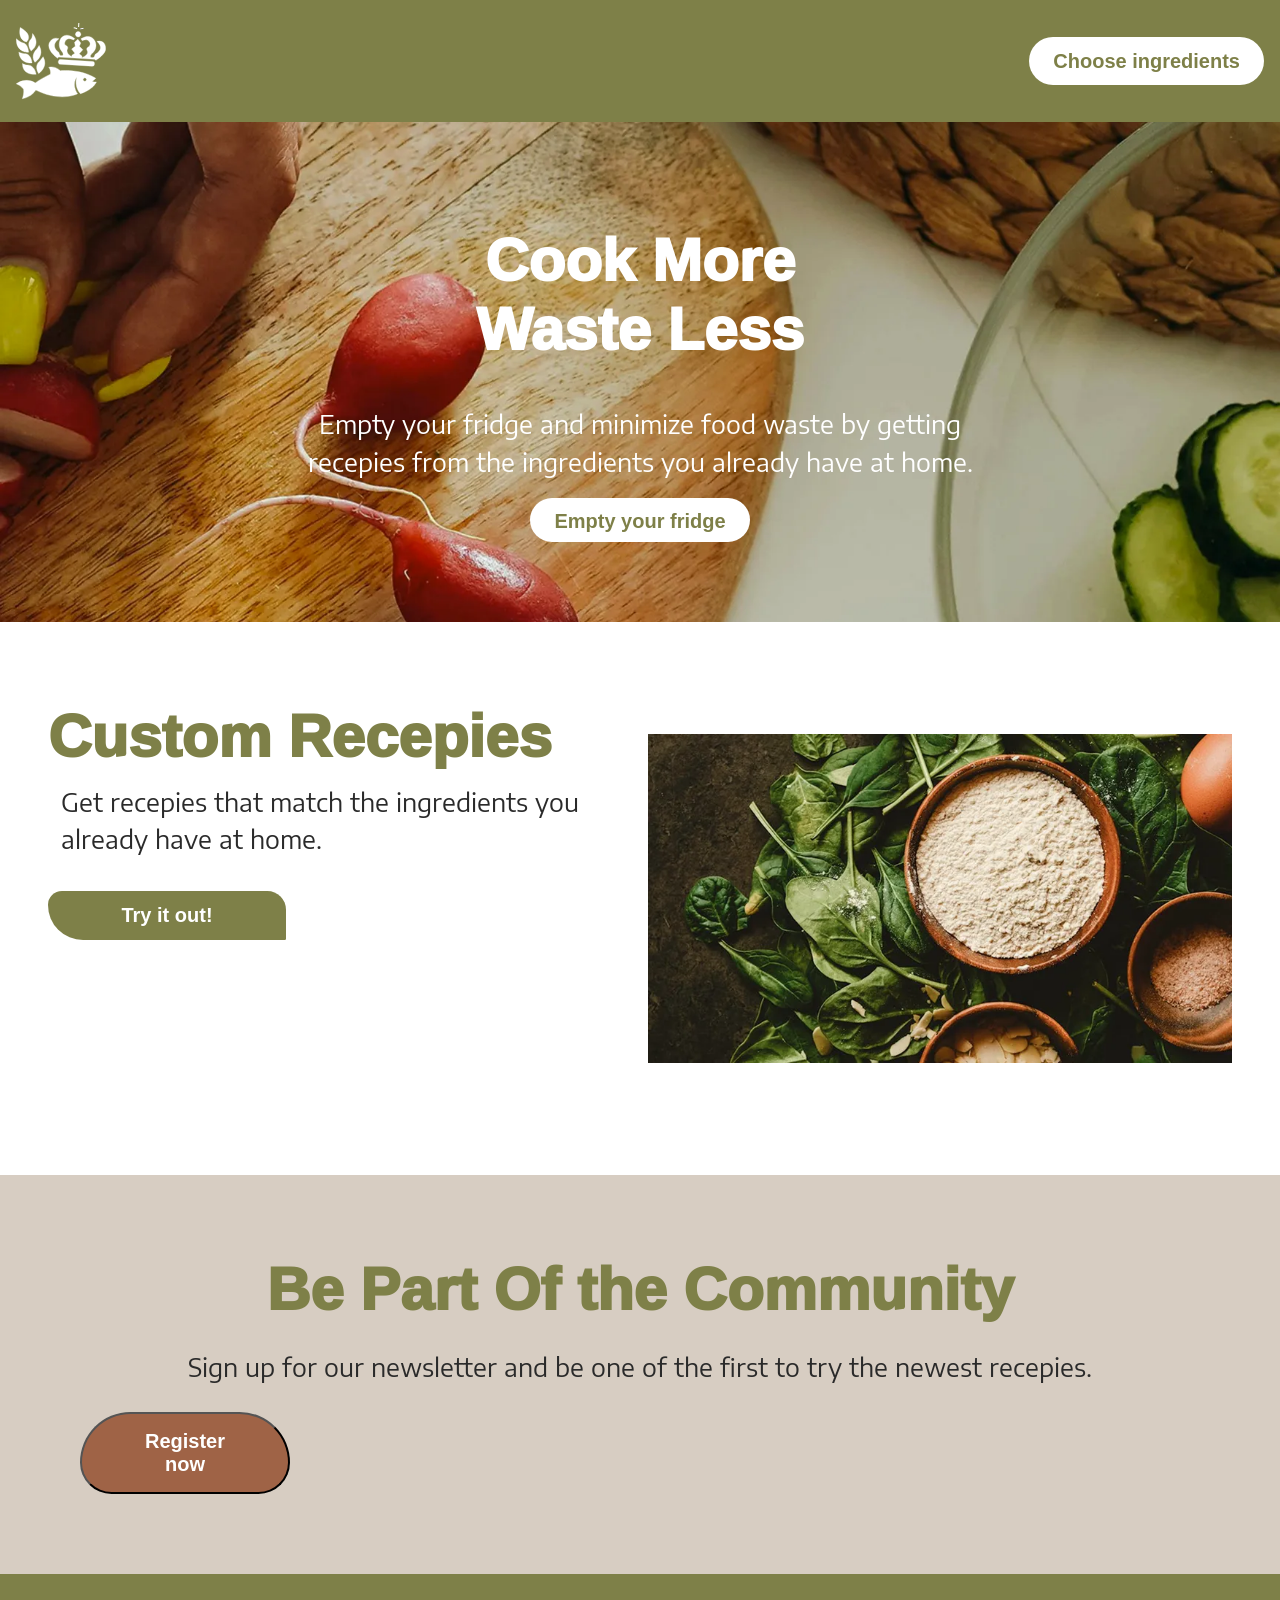
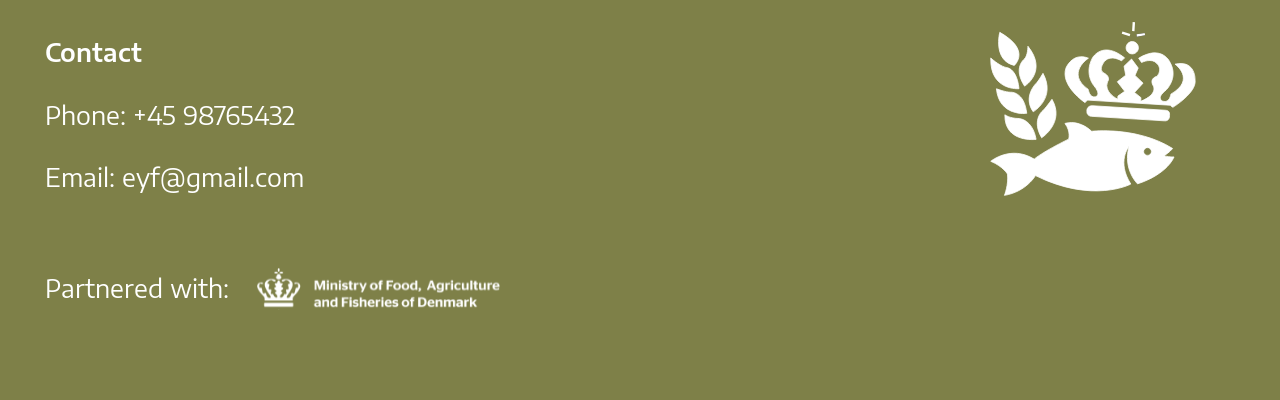
==== commit 162398e8: "Change css href" ====
--- a/index.html
+++ b/index.html
@@ -6,7 +6,7 @@
     <meta name="robots" content="noindex" />
     <link rel="stylesheet" href="css/custom.css" />
     <link rel="stylesheet" href="css/general.css" />
-    <link rel="stylesheet" href="css/Index.css" />
+    <link rel="stylesheet" href="css/index.css" />
     <title>Front page</title>
   </head>
   <body>
--- a/css/index.css
+++ b/css/index.css
@@ -0,0 +1,90 @@
+main {
+  margin: 0;
+  padding: 0;
+}
+
+/* hero sektion */
+.hero-text {
+  color: var(--text-white);
+}
+
+.hero_section h1,
+p {
+  padding: 0.5em;
+}
+.hero_section {
+  display: grid;
+}
+.hero_section img {
+  grid-area: 1/1;
+  max-width: auto;
+  width: 100%;
+  height: 500px;
+  display: block;
+  object-fit: cover;
+  object-position: center;
+}
+
+.hero_section-text {
+  grid-area: 1/1;
+  align-self: center;
+  justify-self: center;
+  text-align: center;
+}
+
+.cta-hero {
+  margin: 1em 0;
+}
+
+.hero_section p {
+  color: var(--text-white);
+}
+
+/* card/sektioner general */
+.card {
+  margin: 3em 1em;
+}
+
+.card a {
+  margin: 1em 0;
+}
+
+/* sektion 1 - custom recepies */
+
+.card img {
+  margin: 2em 0;
+  max-width: 100%;
+}
+
+/* sektion 2 - community*/
+.community_section {
+  text-align: center;
+  background-color: var(--color-secondary-background);
+  margin: 0;
+  padding: 5em;
+}
+
+.community_section p {
+  text-align: center;
+  padding: 1em 0;
+}
+.community_section button {
+  justify-self: center;
+}
+
+@media screen and (min-width: 800px) {
+  .custom_section {
+    display: grid;
+    grid-template-columns: 1fr 1fr;
+    padding: 2em;
+    gap: 1em;
+  }
+
+  .custom_text {
+    grid-column: 1/2;
+  }
+
+  .custom_section img {
+    max-width: 100%;
+  }
+}
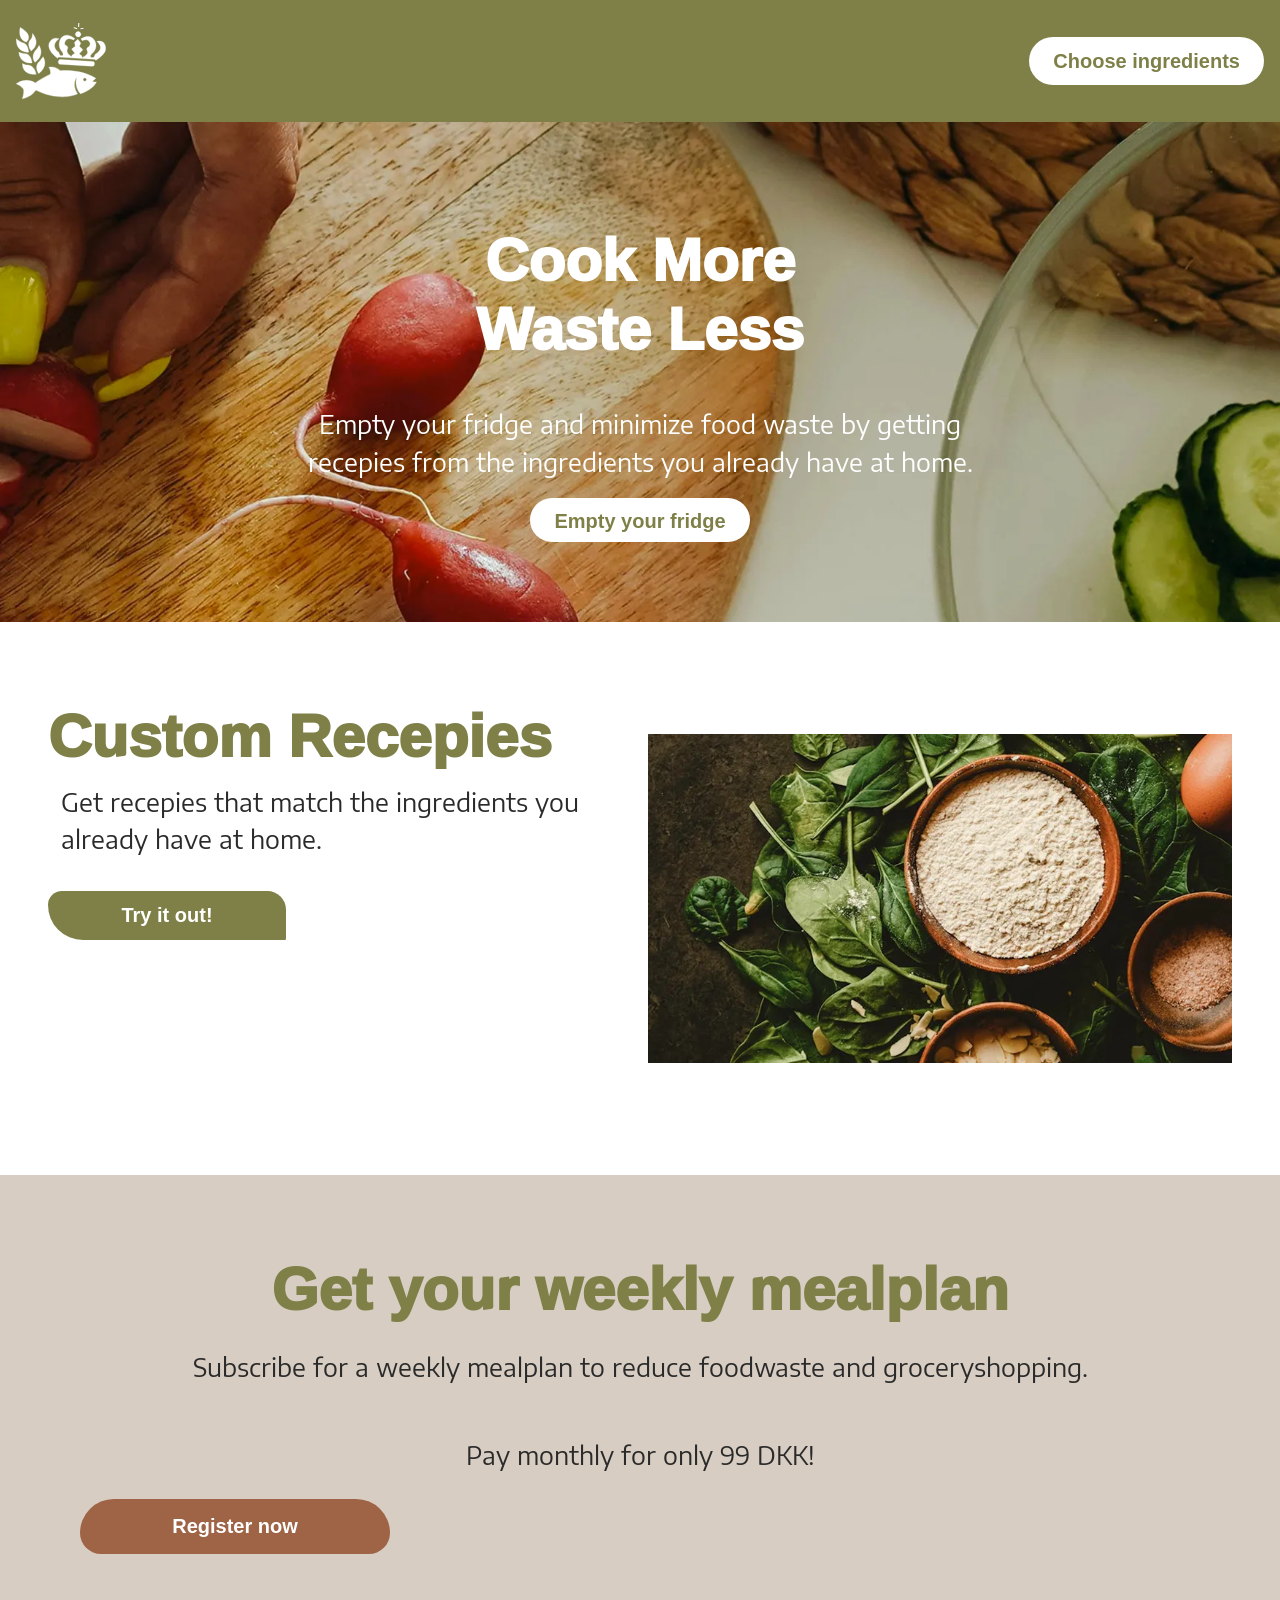
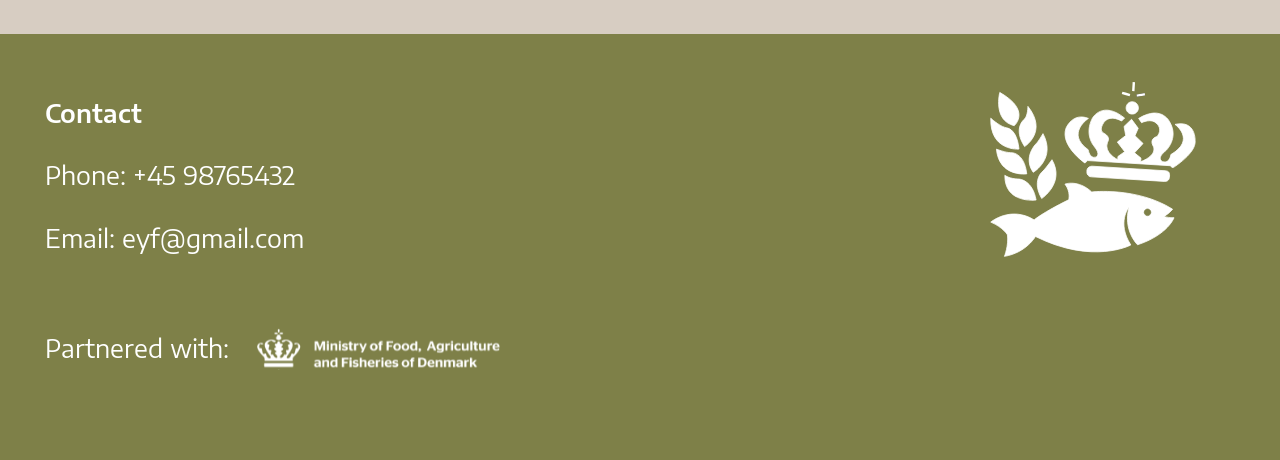
==== commit 72cdb27e: "tilføj popover" ====
--- a/index.html
+++ b/index.html
@@ -99,11 +99,23 @@
         <img src="img/forside_image_result.webp" alt="krydderier" />
       </section>
 
-      <!-- sektion 2 -community -->
+      <!-- sektion 2 -subscription -->
       <section class="card community_section">
-        <h1>Be Part Of the Community</h1>
-        <p>Sign up for our newsletter and be one of the first to try the newest recepies.</p>
-        <button class="cta cta-brown"><span>Register now</span></button>
+        <h1>Get your weekly mealplan</h1>
+        <p>Subscribe for a weekly mealplan to reduce foodwaste and groceryshopping.</p>
+        <p>Pay monthly for only 99 DKK!</p>
+        <button class="cta cta-brown" popovertarget="popup">Register now</button>
+        <div popover id="popup">
+          <button popovertarget="popup" popovertargetaction="hide" id="close">X</button>
+
+          <form>
+            <legend>
+              <h2>Subscribe today!</h2>
+            </legend>
+            <input type="text" id="sub" placeholder="Enter your email" />
+            <button class="cta cta-green">Sign up</button>
+          </form>
+        </div>
       </section>
     </main>
     <footer>
--- a/css/index.css
+++ b/css/index.css
@@ -88,3 +88,74 @@
     max-width: 100%;
   }
 }
+
+/* popover */
+[popover] {
+  max-height: 90vw;
+  max-width: 50ch;
+  width: 90vw;
+  min-width: 40vw;
+  min-height: 17vw;
+  opacity: 0;
+  padding: 1rem 1rem 2rem 1rem;
+  place-self: center;
+  box-shadow: var(--shadow-card);
+  transition: 0.4s allow-discrete;
+  position: fixed;
+}
+
+:popover-open {
+  opacity: 1;
+  border: none;
+
+  @starting-style {
+    opacity: 0;
+  }
+}
+
+:popover-open::backdrop {
+  backdrop-filter: blur(3px) brightness(0.9);
+  pointer-events: none;
+}
+
+::backdrop {
+  transition: 0.4s allow-discrete;
+}
+
+input {
+  font: inherit;
+  width: 40ch;
+  border-radius: var(--border-cta-white);
+  padding: var(--padding-cta-small);
+  border: none;
+  box-shadow: 0px 2px 2px 2px rgba(169, 163, 157, 0.59);
+  margin: 1.5rem;
+}
+
+label {
+  display: block;
+  text-align: left;
+}
+
+.community_section .cta-brown {
+  border: none;
+  min-width: 310px;
+}
+
+.community_section .cta-green {
+  border: none;
+  min-width: 230px;
+  min-height: 40px;
+}
+
+#close {
+  border: none;
+  background: none;
+  font-size: var(--h3-size);
+  display: flex;
+  justify-self: end;
+}
+
+button {
+  cursor: pointer;
+}
